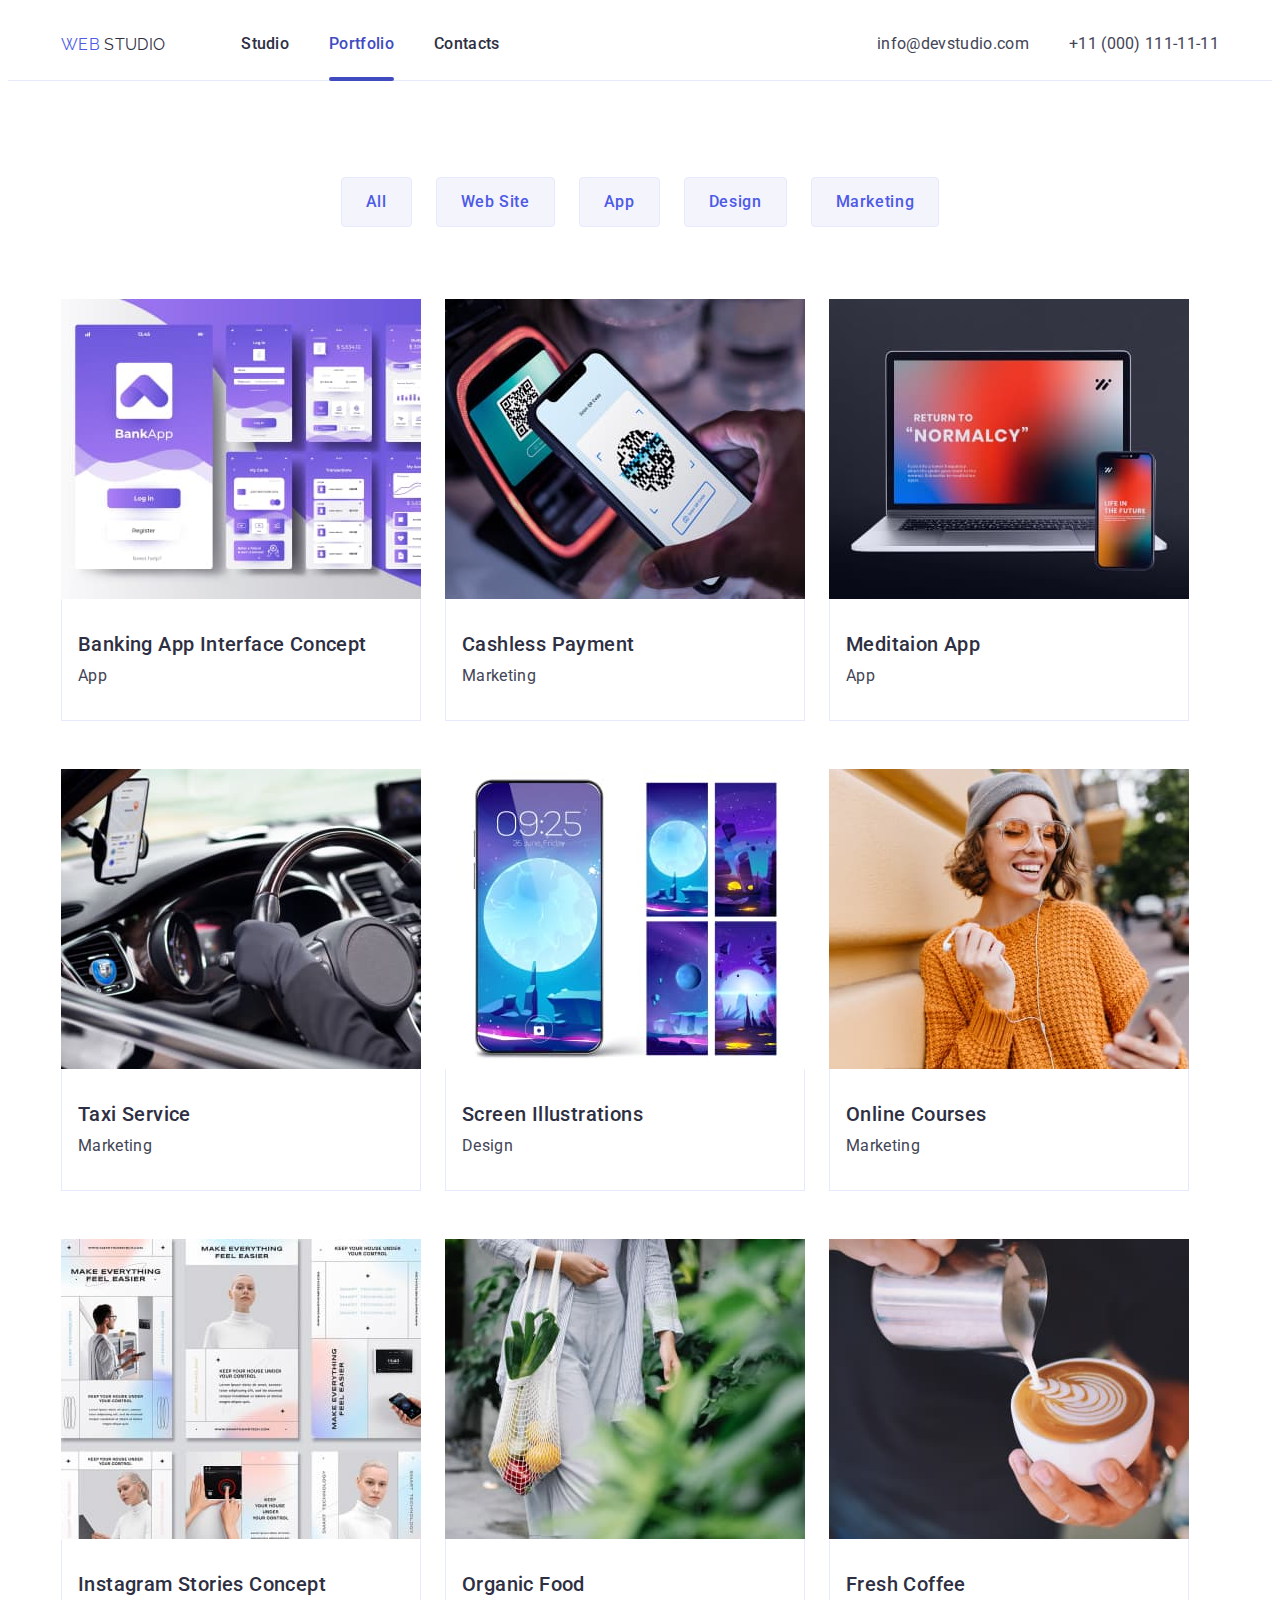
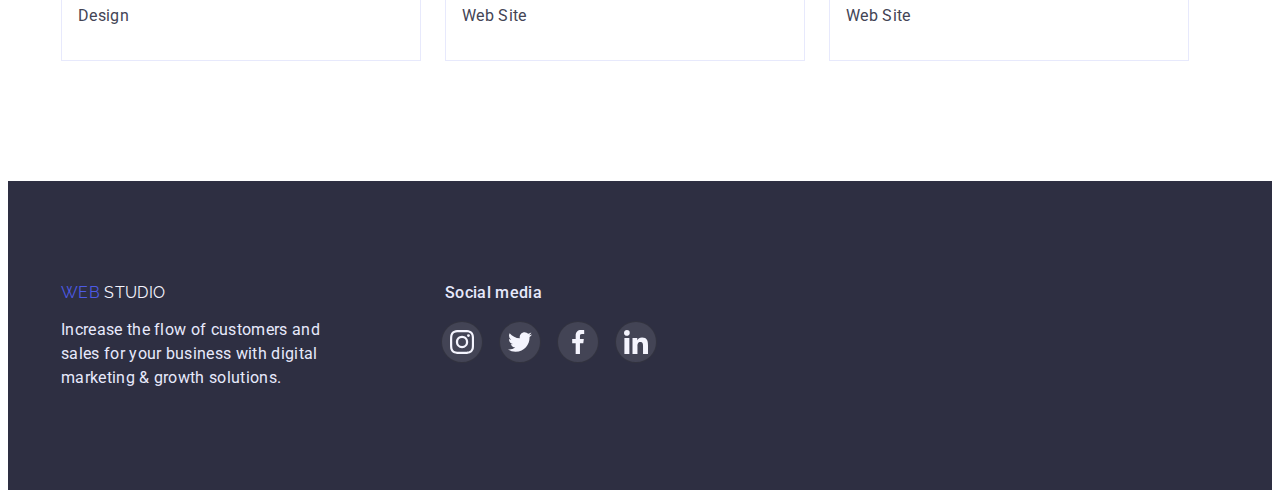
==== portfolio.html @ 46cfd0a2 "Initial commit" ====
<!DOCTYPE html>
<html lang="en">
  <head>
    <meta charset="UTF-8" />
    <meta http-equiv="X-UA-Compatible" content="IE=edge" />
    <meta name="viewport" content="width=device-width, initial-scale=1.0" />
    <title>Portfolio</title>
    <link rel="preconnect" href="https://fonts.googleapis.com" />
    <link rel="preconnect" href="https://fonts.gstatic.com" crossorigin />
    <link
      href="https://fonts.googleapis.com/css2?family=Raleway:wght@800&family=Roboto:wght@400;500;700;900&display=swap"
      rel="stylesheet"
    />
    <link
      rel="stylesheet"
      href="https://cdnjs.cloudflare.com/ajax/libs/modern-normalize/1.1.0/modern-normalize.min.css"
      integrity="sha512-wpPYUAdjBVSE4KJnH1VR1HeZfpl1ub8YT/NKx4PuQ5NmX2tKuGu6U/JRp5y+Y8XG2tV+wKQpNHVUX03MfMFn9Q=="
      crossorigin="anonymous"
      referrerpolicy="no-referrer"
    />
    <link rel="stylesheet" href="./css/style.css" />
  </head>
  <body>
    <!-- HEADER BLOCK ---------------------------------------------------------------->
    <header class="header">
      <div class="header-container container">
        <a href="./index.html" class="logo-header link">
          <span class="header-web-logo">WEB</span>
          <span class="header-studio-logo">STUDIO</span>
        </a>
        <nav class="header-nav">
          <ul class="nav-list list">
            <li class="nav-item">
              <a class="nav-link link" href="./index.html">Studio</a>
            </li>
            <li class="nav-item">
              <a class="nav-link current link" href="./portfolio.html"
                >Portfolio</a
              >
            </li>
            <li class="nav-item">
              <a class="nav-link link" href="">Contacts</a>
            </li>
          </ul>
        </nav>
        <address class="header-address">
          <ul class="address-list list">
            <li class="address-item">
              <a href="mailto:info@devstudio.com" class="address-link link"
                >info@devstudio.com</a
              >
            </li>
            <li class="address-item">
              <a href="tel:+11(000)1111111" class="address-link link"
                >+11 (000) 111-11-11</a
              >
            </li>
          </ul>
        </address>
      </div>
    </header>
    <!-- END HEADER BLOCK----------------------------------------------------------------->
    <!-- MAIN BLOCK-------------------------------------------------------------------- -->
    <main>
      <section class="porfolio">
        <div class="container">
          <!-- BTN FILTER PORTFOLIO BLOCK ------------------------------------------------>
          <h1 class="filter-title visually-hidden">Filter buttons</h1>
          <ul class="filter-list list">
            <li><button type="button" class="filter-btn btn">All</button></li>
            <li>
              <button type="button" class="filter-btn btn">Web Site</button>
            </li>
            <li><button type="button" class="filter-btn btn">App</button></li>
            <li>
              <button type="button" class="filter-btn btn">Design</button>
            </li>
            <li>
              <button type="button" class="filter-btn btn">Marketing</button>
            </li>
          </ul>
          <!-- END BTN FILTER PORTFOLIO BLOCK--------------------------------------------->
          <!-- PORTFOLIO EXAMPLES BLOCK -------------------------------------------------->
          <ul class="potfolio-list list">
            <li class="portfolio-item">
              <a href="" class="portfolio-link link">
                <div class="thumb">
                  <img
                    class="portfolio-img"
                    src="./images/portfolio/img-1.jpg"
                    alt="App Interface Concept"
                    width="360"
                    height="300"
                  />
                  <div class="overlay">
                    <p class="thumb-text">
                      14 Stylish and User-Friendly App Design Concepts · Task
                      Manager App · Calorie Tracker App · Exotic Fruit Ecommerce
                      App · Cloud Storage App
                    </p>
                  </div>
                </div>
                <div class="portfolio-wrapper">
                  <h2 class="portfolio-caption title">
                    Banking App Interface Concept
                  </h2>
                  <p class="portfolio-text text">App</p>
                </div>
              </a>
            </li>
            <li class="portfolio-item">
              <a href="" class="portfolio-link link">
                <div class="thumb">
                  <img
                    src="./images/portfolio/img-2.jpg"
                    alt="Pay by phone"
                    width="360"
                    height="300"
                  />
                  <div class="overlay">
                    <p class="thumb-text">
                      14 Stylish and User-Friendly App Design Concepts · Task
                      Manager App · Calorie Tracker App · Exotic Fruit Ecommerce
                      App · Cloud Storage App
                    </p>
                  </div>
                </div>
                <div class="portfolio-wrapper">
                  <h2 class="portfolio-caption title">Cashless Payment</h2>
                  <p class="portfolio-text text">Marketing</p>
                </div>
              </a>
            </li>
            <li class="portfolio-item">
              <a href="" class="portfolio-link link">
                <div class="thumb">
                  <img
                    src="./images/portfolio/img-3.jpg"
                    alt="Laptop with phone"
                    width="360"
                    height="300"
                  />
                  <div class="overlay">
                    <p class="thumb-text">
                      14 Stylish and User-Friendly App Design Concepts · Task
                      Manager App · Calorie Tracker App · Exotic Fruit Ecommerce
                      App · Cloud Storage App
                    </p>
                  </div>
                </div>
                <div class="portfolio-wrapper">
                  <h2 class="portfolio-caption title">Meditaion App</h2>
                  <p class="portfolio-text text">App</p>
                </div>
              </a>
            </li>
            <li class="portfolio-item">
              <a href="" class="portfolio-link link">
                <div class="thumb">
                  <img
                    src="./images/portfolio/img-4.jpg"
                    alt="Car"
                    width="360"
                    height="300"
                  />
                  <div class="overlay">
                    <p class="thumb-text">
                      14 Stylish and User-Friendly App Design Concepts · Task
                      Manager App · Calorie Tracker App · Exotic Fruit Ecommerce
                      App · Cloud Storage App
                    </p>
                  </div>
                </div>
                <div class="portfolio-wrapper">
                  <h2 class="portfolio-caption title">Taxi Service</h2>
                  <p class="portfolio-text text">Marketing</p>
                </div>
              </a>
            </li>
            <li class="portfolio-item">
              <a href="" class="portfolio-link link">
                <div class="thumb">
                  <img
                    src="./images/portfolio/img-5.jpg"
                    alt="Phone screen"
                    width="360"
                    height="300"
                  />
                  <div class="overlay">
                    <p class="thumb-text">
                      14 Stylish and User-Friendly App Design Concepts · Task
                      Manager App · Calorie Tracker App · Exotic Fruit Ecommerce
                      App · Cloud Storage App
                    </p>
                  </div>
                </div>
                <div class="portfolio-wrapper">
                  <h2 class="portfolio-caption title">Screen Illustrations</h2>
                  <p class="portfolio-text text">Design</p>
                </div>
              </a>
            </li>
            <li class="portfolio-item">
              <a href="" class="portfolio-link link">
                <div class="thumb">
                  <img
                    src="./images/portfolio/img-6.jpg"
                    alt="Smiling girl with phone"
                    width="360"
                    height="300"
                  />
                  <div class="overlay">
                    <p class="thumb-text">
                      14 Stylish and User-Friendly App Design Concepts · Task
                      Manager App · Calorie Tracker App · Exotic Fruit Ecommerce
                      App · Cloud Storage App
                    </p>
                  </div>
                </div>
                <div class="portfolio-wrapper">
                  <h2 class="portfolio-caption title">Online Courses</h2>
                  <p class="portfolio-text text">Marketing</p>
                </div>
              </a>
            </li>
            <li class="portfolio-item">
              <a href="" class="portfolio-link link">
                <div class="thumb">
                  <img
                    src="./images/portfolio/img-7.jpg"
                    alt="Examples of instagram stories"
                    width="360"
                    height="300"
                  />
                  <div class="overlay">
                    <p class="thumb-text">
                      14 Stylish and User-Friendly App Design Concepts · Task
                      Manager App · Calorie Tracker App · Exotic Fruit Ecommerce
                      App · Cloud Storage App
                    </p>
                  </div>
                </div>
                <div class="portfolio-wrapper">
                  <h2 class="portfolio-caption title">
                    Instagram Stories Concept
                  </h2>
                  <p class="portfolio-text text">Design</p>
                </div>
              </a>
            </li>
            <li class="portfolio-item">
              <a href="" class="portfolio-link link">
                <div class="thumb">
                  <img
                    src="./images/portfolio/img-8.jpg"
                    alt="Girl with organic food in the bag"
                    width="360"
                    height="300"
                  />
                  <div class="overlay">
                    <p class="thumb-text">
                      14 Stylish and User-Friendly App Design Concepts · Task
                      Manager App · Calorie Tracker App · Exotic Fruit Ecommerce
                      App · Cloud Storage App
                    </p>
                  </div>
                </div>
                <div class="portfolio-wrapper">
                  <h2 class="portfolio-caption title">Organic Food</h2>
                  <p class="portfolio-text text">Web Site</p>
                </div>
              </a>
            </li>
            <li class="portfolio-item">
              <a href="" class="portfolio-link link">
                <div class="thumb">
                  <img
                    src="./images/portfolio/img-9.jpg"
                    alt="A cup of coffee"
                    width="360"
                    height="300"
                  />
                  <div class="overlay">
                    <p class="thumb-text">
                      14 Stylish and User-Friendly App Design Concepts · Task
                      Manager App · Calorie Tracker App · Exotic Fruit Ecommerce
                      App · Cloud Storage App
                    </p>
                  </div>
                </div>
                <div class="portfolio-wrapper">
                  <h2 class="portfolio-caption title">Fresh Coffee</h2>
                  <p class="portfolio-text text">Web Site</p>
                </div>
              </a>
            </li>
          </ul>

          <!-- END PORTFOLIO EXAMPLES BLOCK-------------------------------------------- -->
        </div>
      </section>
    </main>
    <!--END MAIN BLOCK-------------------------------------------------------------------->
    <!-- FOOTER BLOCK ---------------------------------------------------------------->
    <footer class="footer">
      <div class="footer-box container">
        <div class="footer-information">
          <a href="./index.html" class="logo-footer link"
            ><span class="footer-web-logo">WEB</span>
            <span class="footer-studio-logo">STUDIO</span></a
          >
          <p class="footer-text text">
            Increase the flow of customers and sales for your business with
            digital marketing & growth solutions.
          </p>
        </div>
        <div class="footer-sm-box">
          <p class="sm-text">Social media</p>
          <ul class="sm-footer-list list">
            <li class="sm-footer-items">
              <a
                class="sm-footer-link"
                href=""
                rel="noopener noreferrer"
                aria-label="Instagram"
                ><svg class="sm-footer-icons" width="24px" height="24px">
                  <use href="./icons.svg#icon-instagram"></use></svg
              ></a>
            </li>
            <li class="sm-footer-items">
              <a
                class="sm-footer-link"
                href=""
                rel="noopener noreferrer"
                aria-label="Twitter"
                ><svg class="sm-footer-icons" width="24px" height="24px">
                  <use href="./icons.svg#icon-twitter"></use></svg
              ></a>
            </li>
            <li class="sm-footer-items">
              <a
                class="sm-footer-link"
                href=""
                rel="noopener noreferrer"
                aria-label="Linkedin"
                ><svg class="sm-footer-icons" width="24px" height="24px">
                  <use href="./icons.svg#icon-facebook"></use></svg
              ></a>
            </li>
            <li class="sm-footer-items">
              <a
                class="sm-footer-link"
                href=""
                rel="noopener noreferrer"
                aria-label="Linkedin"
                ><svg class="sm-footer-icons" width="24px" height="24px">
                  <use href="./icons.svg#icon-linkedin"></use></svg
              ></a>
            </li>
          </ul>
        </div>
      </div>
    </footer>
    <!--END FOOTER BLOCK-------------------------------------------------------------->
  </body>
</html>
---- css/style.css ----
:root {
  --iris: #4d5ae5;
  --ocean: #404bbf;
  --navy-blue: #2e2f42;
  --green: #31d0aa;
  --cornflower: #e7e9fc;
  --navy-blue-modal: #f4f4fd;
  --grey: #2e2f42;
  --white: #ffffff;
  --slate: #434455;
  --light-slate: #8e8f99;
  --cloud: #f4f4fd;
  --black: black;

  /* transition */
  --main-tr-dur: 250ms;
  --slow-tr-dur: 500ms;
  --main-tr-t-f: cubic-bezier(0.4, 0, 0.2, 1);
  
}
/* animation */
/* @keyframes move-top {
  0% {
    transform: translateY(250px);
    opacity: 0;
  }
  
  50% {
   
    opacity: 0.5;
  }
  

  100% {
    transform: translateY(0);
    opacity: 1; 
  }
} */

html {
  scroll-behavior: smooth;
}

body {
  background-color: var(--white);
  color: var(--slate);
  font-family: Roboto, sans-serif;
  letter-spacing: 0.02em;
}
/* 
====================================
RESET
====================================
*/
h1,
h2,
h3,
h4,
h5,
h6,
p {
  margin: 0;
}

.list {
  list-style: none;
  padding: 0;
  margin: 0;
}

.link {
  text-decoration: none;
  color: inherit;
}

img {
  display: block;
  max-width: 100%;
  height: auto;
}
/* 
====================================
END RESET
====================================
*/
/* 
====================================
COMMON BLOCK
====================================
*/
.visually-hidden {
  position: absolute;
  width: 1px;
  height: 1px;
  margin: -1px;
  border: 0;
  padding: 0;

  white-space: nowrap;
  clip-path: inset(100%);
  clip: rect(0 0 0 0);
  overflow: hidden;
}
/* 
====================================
END COMMON BLOCK
====================================
*/
/* 
====================================
TITLE
====================================
*/
.title {
  color: var(--navy-blue);
  font-weight: 500;
  font-size: 20px;
  line-height: 1.2;
  letter-spacing: 0.02em;
}
/* 
==============================================
title examples title and team title index.html
==============================================
*/
.examples-title,
.team-title,
.customers-title {
  font-weight: 700;
  font-size: 36px;
  line-height: 1.1;
  text-align: center;
  letter-spacing: 0.02em;
}
.text {
  font-weight: 400;
  font-size: 16px;
  line-height: 1.5;
}
/* logo block (for all pages) */
.logo-header,
.logo-footer {
  font-family: Raleway, cursive;
}
.logo-header {
  margin-right: 76px;
}
/* ==================================================*/
/* 
=======================================================
BTN (for all pages)
=======================================================
*/
.btn {
  cursor: pointer;
  font-family: inherit;
  font-weight: 500;
  font-size: 16px;
  line-height: 1.5;
  align-items: center;
  letter-spacing: 0.04em;
  border: 1px solid transparent;
}
.container {
  width: 1158px;
  padding: 0 15px;
  margin: 0 auto;
  /* outline: 2px solid tomato; */
}
/* =======================================================*/
/* 
===========================================================
HEADER BLOCK (FOR ALL PAGES)
===========================================================
*/
/* .header {
  padding-top: 24px;
  padding-bottom: 24px;
} */
.header {
  border-bottom: 1px solid var(--cornflower);
}
.header-container {
  display: flex;
  align-items: center;
}
.header-web-logo {
  color: var(--iris);
}
.header-studio-logo {
  color: var(--navy-blue);
}
.nav-list {
  display: flex;
  align-items: center;
  gap: 40px;
}
.nav-link,
.logo-header,
.address-link {
  display: block;
  padding-top: 24px;
  padding-bottom: 24px;
}
/*================================================================ */
/* studio-portfolio-contacts (NAV HEADER AND ADDRESS) ------------------------------*/
.header-nav {
  margin-right: auto;
}
.nav-link {
  color: var(--navy-blue);
  font-weight: 500;
  font-size: 16px;
  line-height: 1.5;
  position: relative;
}

.current {
  color: var(--ocean);
}
.current::after {
  content: '';
  display: block;
  width: 100%;
  height: 4px;
  border-radius: 2px;
  background-color: var(--ocean);
  position: absolute;
  bottom: -1px;
}
/* mail-tel */
.address-list {
  display: flex;
  align-items: center;
  gap: 40px;
}
.address-link {
  font-weight: 400;
  font-style: normal;
  font-size: 16px;
  line-height: 1.5;
  transition-duration: var(--main-tr-dur);
  transition-timing-function: var(--main-tr-t-f);
}
.address-link:hover,
.address-link:focus {
  color: var(--ocean);
}
/* ------------------------------------------------------------------------------------------- */
/* FOOTER BLOCK (FOR ALL PAGES)--------------------------------------------------------------*/
.footer {
  color: var(--cornflower);
  background-color: var(--navy-blue);
  padding-top: 100px;
  padding-bottom: 100px;
}
.footer-box {
  display: flex;
  align-items: baseline;
  gap: 120px;
}
.footer-web-logo {
  color: var(--iris);
}
.footer-studio-logo {
  color: var(--cloud);
}
.footer-text {
  margin-top: 16px;
  width: 264px;
}
.footer-sm-box {
  max-width: 208px;
}
.sm-text {
  font-weight: 500;
  font-size: 16px;
  line-height: 1.5;
  letter-spacing: 0.02em;
  padding-bottom: 16px;
}
.sm-footer-list {
  display: flex;
  align-items: center;
  justify-content: center;
  gap: 16px;
}
.sm-footer-link {
  display: flex;
  align-items: center;
  justify-content: center;
  width: 40px;
  height: 40px;
  background: rgba(255, 255, 255, 0.1);
  border: 1px solid rgba(0, 0, 0, 0.25);
  border-radius: 50%;
  fill: var(--cloud);
  transition-duration: var(--main-tr-dur);
  transition-timing-function: var(--main-tr-t-f);
}
.sm-footer-link:hover,
.sm-footer-link:focus {
  background-color: var(--green);
}
/* .sm-footer-icons {
  fill: var(--cloud);
} */

/* --------------------------------------------------------------------------------------- */
/* index.html/HERO section ------------------------------------------------------------- */
.hero {
  max-width: 1440px;
  height: 600px;
  margin-left: auto;
  margin-right: auto;
  background-image: radial-gradient(
      rgba(46, 47, 66, 0.7),
      rgba(46, 47, 66, 0.7)
    ),
    url(../images/main-page/hero.jpg);
  background-size: cover;
  background-repeat: no-repeat;
  background-position: center;
  background-color: var(--navy-blue);
  text-align: center;
  padding-top: 188px;
  padding-bottom: 188px;
}
.hero-title {
  color: var(--white);
  font-weight: 700;
  font-size: 56px;
  line-height: 1;
  letter-spacing: 0.02em;
  width: 496px;
  text-align: center;
  margin: 0 auto;
}
.hero-btn {
  min-width: 169px;
  color: var(--white);
  background-color: var(--iris);
  box-shadow: 0px 4px 4px rgba(0, 0, 0, 0.15);
  border-radius: 4px;
  padding: 16px 32px;
  margin-top: 48px;
  transition-duration: var(--main-tr-dur);
  transition-timing-function: var(--main-tr-t-f);
}
.hero-btn:hover,
.hero-btn:focus {
  background-color: var(--ocean);
}

/* ------------------------------------------------------------------------------------ */
/* index.html/FEATURE section ---------------------------------------------------------*/
.feature-list {
  display: flex;
  align-items: flex-start;
  flex-wrap: wrap;
  gap: 24px;
}
.section {
  padding-top: 120px;
  padding-bottom: 120px;
}
.feature-item {
  max-width: 264px;
}
.thumb-box {
  display: flex;
  align-items: center;
  justify-content: center;
  height: 112px;
  width: 264px;
  background-color: var(--cloud);
  border-radius: 4px;
}

.feature-caption {
  font-weight: 500;
  font-size: 20px;
  line-height: 1.2;
  letter-spacing: 0.02em;
  margin-top: 8px;
}
.feature-text {
  margin-top: 8px;
}
/* ------------------------------------------------------------------------ */
/* index.html/examples section -----------------------------------------------*/
.examples {
  padding-top: 0;
}
.examples-title {
  margin-bottom: 72px;
}
.examples-list {
  display: flex;
  align-items: center;
  gap: 24px;
}
/* ------------------------------------------------------------------------ */
/* index.html/TEAM section--------------------------------------------------- */
/* .team-title {
  padding-bottom: 72px;
} */
/* .team {
  margin-bottom: 120px;
} */
.team-item {
  width: 264px;
}

.team {
  background-color: var(--cloud);
  padding-top: 120px;
  padding-bottom: 120px;
}
.team-title {
  margin-bottom: 72px;
}
.team-list {
  display: flex;
  align-items: center;
  flex-wrap: wrap;
  /* justify-content: space-between; */
  gap: 24px;
}
.team-wrapper {
  padding-top: 32px;
  padding-bottom: 32px;
  text-align: center;
  background-color: var(--white);
  box-shadow: 0px 1px 6px rgba(46, 47, 66, 0.08),
    0px 1px 1px rgba(46, 47, 66, 0.16), 0px 2px 1px rgba(46, 47, 66, 0.08);
  border-radius: 0px 0px 4px 4px;
}
.team-caption {
  margin-bottom: 8px;
}
.team-text {
  margin-bottom: 8px;
}

.sm-icons-list {
  display: flex;
  align-items: center;
  justify-content: center;
  gap: 24px;
}
.sm-icons-item {
  width: 40px;
  height: 40px;
}
.sm-link {
  display: flex;
  align-items: center;
  justify-content: center;
  width: 100%;
  height: 100%;
  background-color: var(--iris);
  border-radius: 50%;
  fill: var(--cloud);
  transition-duration: var(--main-tr-dur);
  transition-timing-function: var(--main-tr-t-f);
}
.sm-link:hover,
.sm-link:focus {
  background-color: var(--ocean);
}
/* .sm-icons {
  fill: var(--cloud);
} */
/* ---------------------------------------------------------------------------------- */

/* index.html / Custumers section------------------------------------------------------ */
.costomers-logo-box {
  margin-top: 72px;
}
.customers-list {
  display: flex;
  align-items: center;
  justify-content: center;
  gap: 24px;
}
.customers-link {
  display: flex;
  align-items: center;
  justify-content: center;
  width: 168px;
  height: 88px;
  border: 1px solid var(--light-slate);
  border-radius: 4px;
}
.customers-icons {
  fill: var(--light-slate);
  transition-duration: var(--main-tr-dur);
  transition-timing-function: var(--main-tr-t-f);
}

.customers-link:hover .customers-icons {
  fill: var(--ocean);
}
.customers-link:focus .customers-icons {
  fill: var(--ocean);
}
.customers-link:hover,
.customers-link:focus {
  border: 1px solid var(--ocean);
}

/* ------------------------------------------------------------------------------- */

/* porfolio.html/btn-filter portfolio block -----------------------------------------*/

.filter-list {
  display: flex;
  align-items: center;
  justify-content: center;
  gap: 24px;
  /* відступ між елементами */
  margin-top: 96px;
  margin-bottom: 72px;
}
.filter-btn {
  color: var(--iris);
  background-color: var(--cloud);
  border: 1px solid var(--cornflower);
  border-radius: 4px;
  padding: 12px 24px;
  transition-duration: var(--main-tr-dur);
  transition-timing-function: var(--main-tr-t-f);
}
.filter-btn:hover,
.filter-btn:focus {
  color: var(--white);
  background-color: var(--ocean);
}

/* porfolio.html/portfolio exaples block  */
.portfolio {
  padding-top: 72px;
  padding-bottom: 120px;
}
.thumb {
  position: relative;
overflow: hidden;
}
/* ---------- */
.portfolio-link:hover .overlay {
  transform: translateY(0);
  opacity: 1;
}
.portfolio-link:focus .overlay {
  transform: translateY(0);
  opacity: 1;
}
.overlay {
  position: absolute;
  top: 0;
  left: 0;
  transform: translateY(100%);
  transition-duration: var(--main-tr-dur);
  transition-timing-function: var(--main-tr-t-f);

  width: 100%;
  height: 100%;
  background-color: var(--iris);
}

.portfolio-link:hover .thumb-text {
  opacity: 1;
}
.portfolio-link:focus .thumb-text {
  opacity: 1;
}
.thumb-text {
  position: absolute;
  top: 40px;
  left: 32px;
  padding-right: 32px;
  text-align: left;
  color: var(--color-cloud);
  font-size: 16px;
  line-height: calc(24 / 16);
  font-weight: 400;
  letter-spacing: 0.02em;
  color: var(--cloud);
}

/* --------- */



.potfolio-list {
  display: flex;
  align-items: center;
  flex-wrap: wrap;
  row-gap: 48px;
  column-gap: 24px;
  padding-bottom: 120px;
}
.portfolio-item {
  width: 360px;
}
.portfolio-link {
  transition-duration: var(--main-tr-dur);
  transition-timing-function: var(--main-tr-t-f);
}
.portfolio-link:hover,
.portfolio-link:focus {
  display: block;
  box-shadow: 0px 1px 6px rgba(46, 47, 66, 0.08),
    0px 1px 1px rgba(46, 47, 66, 0.16), 0px 2px 1px rgba(46, 47, 66, 0.08);
}

.portfolio-wrapper {
  border: 1px solid #e7e9fc;
  border-top: 1px solid transparent;
  padding-top: 32px;
  padding-bottom: 32px;
  padding-left: 16px;
}

.portfolio-text {
  margin-top: 8px;
}


/* 
===============================================================
MODAL WINDOW FOR HERO SECTION
===============================================================
*/

.backdrop {
  position: fixed;
  top: 0;
  width: 100%;
  height: 100%;
  background-color: rgba(0, 0, 0, 0.4);
  transition: opacity var(--slow-tr-dur), visibility var(--slow-tr-dur);
  /* transition-duration: var(--slow-tr-dur); */
}
.backdrop.is-hidden {
  opacity: 0;
  visibility: hidden;
  pointer-events: none;
}
.modal {
  position: absolute;
  top: 50%;
  left: 50%;
  transform: translate(-50%, -50%);
  width: 408px;
  min-height: 584px;
  background: #fcfcfc;
  box-shadow: 0px 1px 1px rgba(0, 0, 0, 0.14), 0px 1px 3px rgba(0, 0, 0, 0.12),
    0px 2px 1px rgba(0, 0, 0, 0.2);
  border-radius: 4px;

  transition: transform 150ms ease 400ms, opacity 150ms ease 400ms;
}
.backdrop.is-hidden .modal {
  transform: translate(-50%, -70%);
  opacity: 0;
}

.modal-btn {
  width: 24px;
  height: 24px;
  position: absolute;
  top: 24px;
  right: 24px;
  padding: 0;
  display: flex;
  align-items: center;
  justify-content: center;

  background: var(--cornflowerc);
  border: 1px solid rgba(0, 0, 0, 0.1);
  border-radius: 50%;
  fill: var(--black);
}

.modal-btn:hover,
.modal-btn:focus {
  background-color: var(--ocean);
  fill: var(--white);
  border: none;
  cursor: pointer;
}
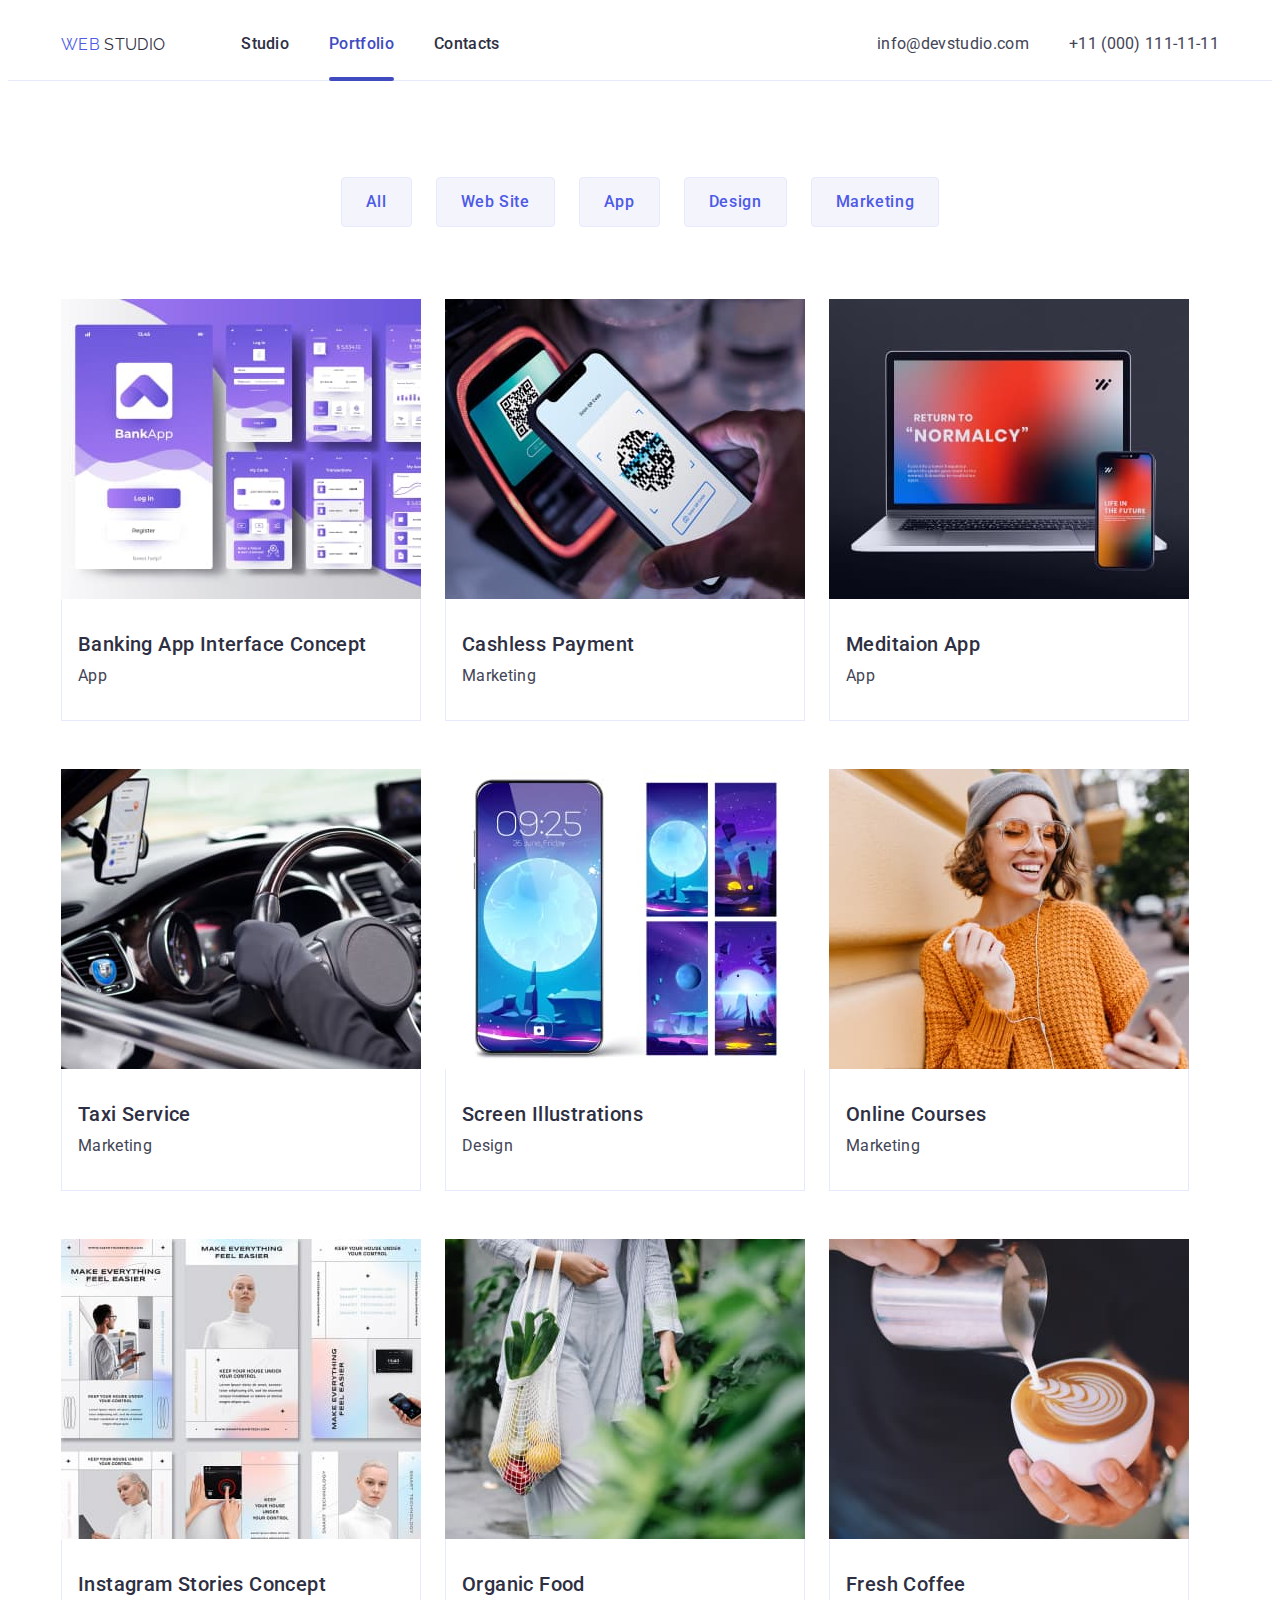
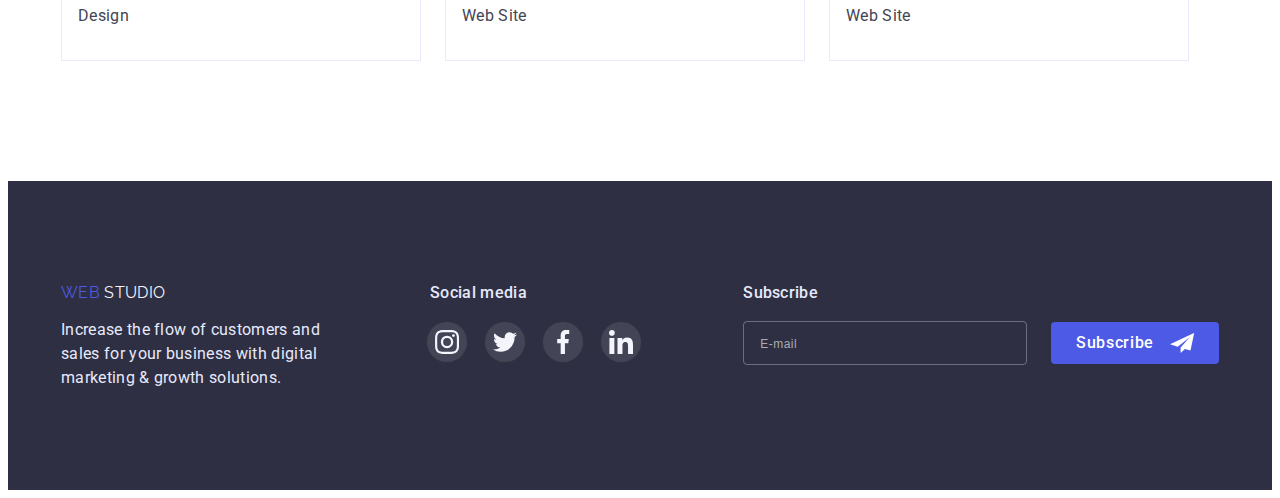
==== commit 5f47b48f: "add footer form "send"" ====
--- a/portfolio.html
+++ b/portfolio.html
@@ -21,7 +21,7 @@
     <link rel="stylesheet" href="./css/style.css" />
   </head>
   <body>
-    <!-- HEADER BLOCK ---------------------------------------------------------------->
+    <!-- HEADER BLOCK -------------------------------------------------------------------->
     <header class="header">
       <div class="header-container container">
         <a href="./index.html" class="logo-header link">
@@ -60,7 +60,7 @@
       </div>
     </header>
     <!-- END HEADER BLOCK----------------------------------------------------------------->
-    <!-- MAIN BLOCK-------------------------------------------------------------------- -->
+    <!-- MAIN BLOCK----------------------------------------------------------------------->
     <main>
       <section class="porfolio">
         <div class="container">
@@ -296,7 +296,7 @@
             </li>
           </ul>
 
-          <!-- END PORTFOLIO EXAMPLES BLOCK-------------------------------------------- -->
+          <!-- END PORTFOLIO EXAMPLES BLOCK----------------------------------------------->
         </div>
       </section>
     </main>
@@ -359,6 +359,35 @@
             </li>
           </ul>
         </div>
+
+        <!--FOOTER-FORM-BLOCK -->
+
+        <form
+          class="subscribe-form"
+          name="subscribe_form"
+          novalidate
+          autocomplete="on"
+          method="post"
+        >
+          <p class="sm-text">Subscribe</p>
+          <div class="subscribe-box">
+            <label class="subscribe-label" for="subscribe_email">
+              <input
+                class="subscribe-input"
+                type="email"
+                name="user_email"
+                id="subscribe_email"
+                placeholder="E-mail"
+              />
+            </label>
+
+            <button class="subscribe-btn btn" type="submit">Subscribe
+              <svg class="subscribe-btn-icons" width="24px" height="24px">
+                  <use href="./icons.svg#icon-send"></use>
+            </button>
+            
+          </div>
+        </form>
       </div>
     </footer>
     <!--END FOOTER BLOCK-------------------------------------------------------------->
--- a/css/style.css
+++ b/css/style.css
@@ -11,12 +11,16 @@
   --light-slate: #8e8f99;
   --cloud: #f4f4fd;
   --black: black;
+  --textarea: rgba(117, 117, 117, 0.5);
 
   /* transition */
   --main-tr-dur: 250ms;
   --slow-tr-dur: 500ms;
   --main-tr-t-f: cubic-bezier(0.4, 0, 0.2, 1);
-  
+
+  /* border */
+  --border-subs-footer: 1px solid rgba(255, 255, 255, 0.3);
+  --border-radius: 4px;
 }
 /* animation */
 /* @keyframes move-top {
@@ -202,8 +206,11 @@
   padding-top: 24px;
   padding-bottom: 24px;
 }
-/*================================================================ */
-/* studio-portfolio-contacts (NAV HEADER AND ADDRESS) ------------------------------*/
+/*
+================================================================
+studio-portfolio-contacts (NAV HEADER AND ADDRESS)
+================================================================
+*/
 .header-nav {
   margin-right: auto;
 }
@@ -246,8 +253,11 @@
 .address-link:focus {
   color: var(--ocean);
 }
-/* ------------------------------------------------------------------------------------------- */
-/* FOOTER BLOCK (FOR ALL PAGES)--------------------------------------------------------------*/
+/* 
+=======================================================================================
+FOOTER BLOCK (FOR ALL PAGES)
+=======================================================================================
+*/
 .footer {
   color: var(--cornflower);
   background-color: var(--navy-blue);
@@ -257,7 +267,7 @@
 .footer-box {
   display: flex;
   align-items: baseline;
-  gap: 120px;
+  justify-content: space-between;
 }
 .footer-web-logo {
   color: var(--iris);
@@ -302,12 +312,60 @@
 .sm-footer-link:focus {
   background-color: var(--green);
 }
-/* .sm-footer-icons {
-  fill: var(--cloud);
-} */
-
-/* --------------------------------------------------------------------------------------- */
-/* index.html/HERO section ------------------------------------------------------------- */
+
+.subscribe-box {
+  display: flex;
+  align-items: center;
+  justify-content: center;
+
+  gap: 24px;
+}
+.subscribe-label {
+}
+.subscribe-input {
+  width: 264px;
+  height: 40px;
+  border: var(--border-subs-footer);
+  border-radius: var(--border-radius);
+  background-color: inherit;
+  padding-left: 16px;
+  color: var(--cornflowerc);
+}
+.subscribe-input::placeholder {
+  font-weight: 400;
+  font-size: 12px;
+  line-height: 2;
+  letter-spacing: 0.04em;
+  color: rgba(255, 255, 255, 0.6);
+}
+
+.subscribe-btn {
+  display: flex;
+  align-items: center;
+  justify-content: center;
+  gap: 16px;
+  font-size: 16px;
+  line-height: 1.5;
+  letter-spacing: 0.04em;
+  color: var(--white);
+  fill: var(--white);
+
+  padding: 8px 24px 8px 24px;
+  background-color: var(--iris);
+  border-radius: var(--border-radius);
+  transition-duration: var(--main-tr-dur);
+  transition-timing-function: var(--main-tr-t-f);
+}
+
+.subscribe-btn:hover,
+.subscribe-btn:focus {
+  background-color: var(--ocean);
+}
+
+/* ===================================================================================
+index.html/HERO section 
+=====================================================================================
+*/
 .hero {
   max-width: 1440px;
   height: 600px;
@@ -352,8 +410,11 @@
   background-color: var(--ocean);
 }
 
-/* ------------------------------------------------------------------------------------ */
-/* index.html/FEATURE section ---------------------------------------------------------*/
+/* 
+================================================================================
+index.html/FEATURE section 
+================================================================================
+*/
 .feature-list {
   display: flex;
   align-items: flex-start;
@@ -387,8 +448,12 @@
 .feature-text {
   margin-top: 8px;
 }
-/* ------------------------------------------------------------------------ */
-/* index.html/examples section -----------------------------------------------*/
+
+/* 
+====================================================================================
+index.html/examples section
+====================================================================================
+*/
 .examples {
   padding-top: 0;
 }
@@ -545,7 +610,7 @@
 }
 .thumb {
   position: relative;
-overflow: hidden;
+  overflow: hidden;
 }
 /* ---------- */
 .portfolio-link:hover .overlay {
@@ -591,8 +656,6 @@
 
 /* --------- */
 
-
-
 .potfolio-list {
   display: flex;
   align-items: center;
@@ -627,13 +690,11 @@
   margin-top: 8px;
 }
 
-
 /* 
 ===============================================================
 MODAL WINDOW FOR HERO SECTION
 ===============================================================
 */
-
 .backdrop {
   position: fixed;
   top: 0;
@@ -691,3 +752,68 @@
   border: none;
   cursor: pointer;
 }
+
+.form-title {
+  font-weight: 500;
+  font-size: 16px;
+  line-height: 1.5;
+  text-align: center;
+  letter-spacing: 0.02em;
+  color: var(--navy-blue);
+  margin-top: 72px;
+  margin-bottom: 16px;
+}
+
+.form-label {
+  font-weight: 400;
+  font-size: 12px;
+  line-height: 1.3;
+  letter-spacing: 0.04em;
+  color: var(--light-slate);
+  padding-bottom: 4px;
+}
+
+.form-field {
+  display: flex;
+  flex-direction: column;
+  margin-left: 24px;
+  margin-right: 24px;
+}
+
+.form-input {
+  width: 360px;
+  height: 40px;
+}
+.form-input,
+.textarea {
+  border: 1px solid rgba(33, 33, 33, 0.2);
+  border-radius: 4px;
+}
+.textarea::placeholder {
+  font-weight: 400;
+  font-size: 12px;
+  line-height: 16px;
+  letter-spacing: 0.04em;
+  color: var(--textarea);
+}
+.textarea {
+  resize: none;
+  height: 120px;
+}
+
+.form-checkbox-box {
+  display: flex;
+  justify-content: center;
+  gap: 8px;
+  margin-top: 16px;
+}
+.form-checkbox {
+  font-weight: 400;
+  font-size: 12px;
+  line-height: 16px;
+  letter-spacing: 0.04em;
+  color: #757575;
+}
+
+/* .form-btn {
+} */
